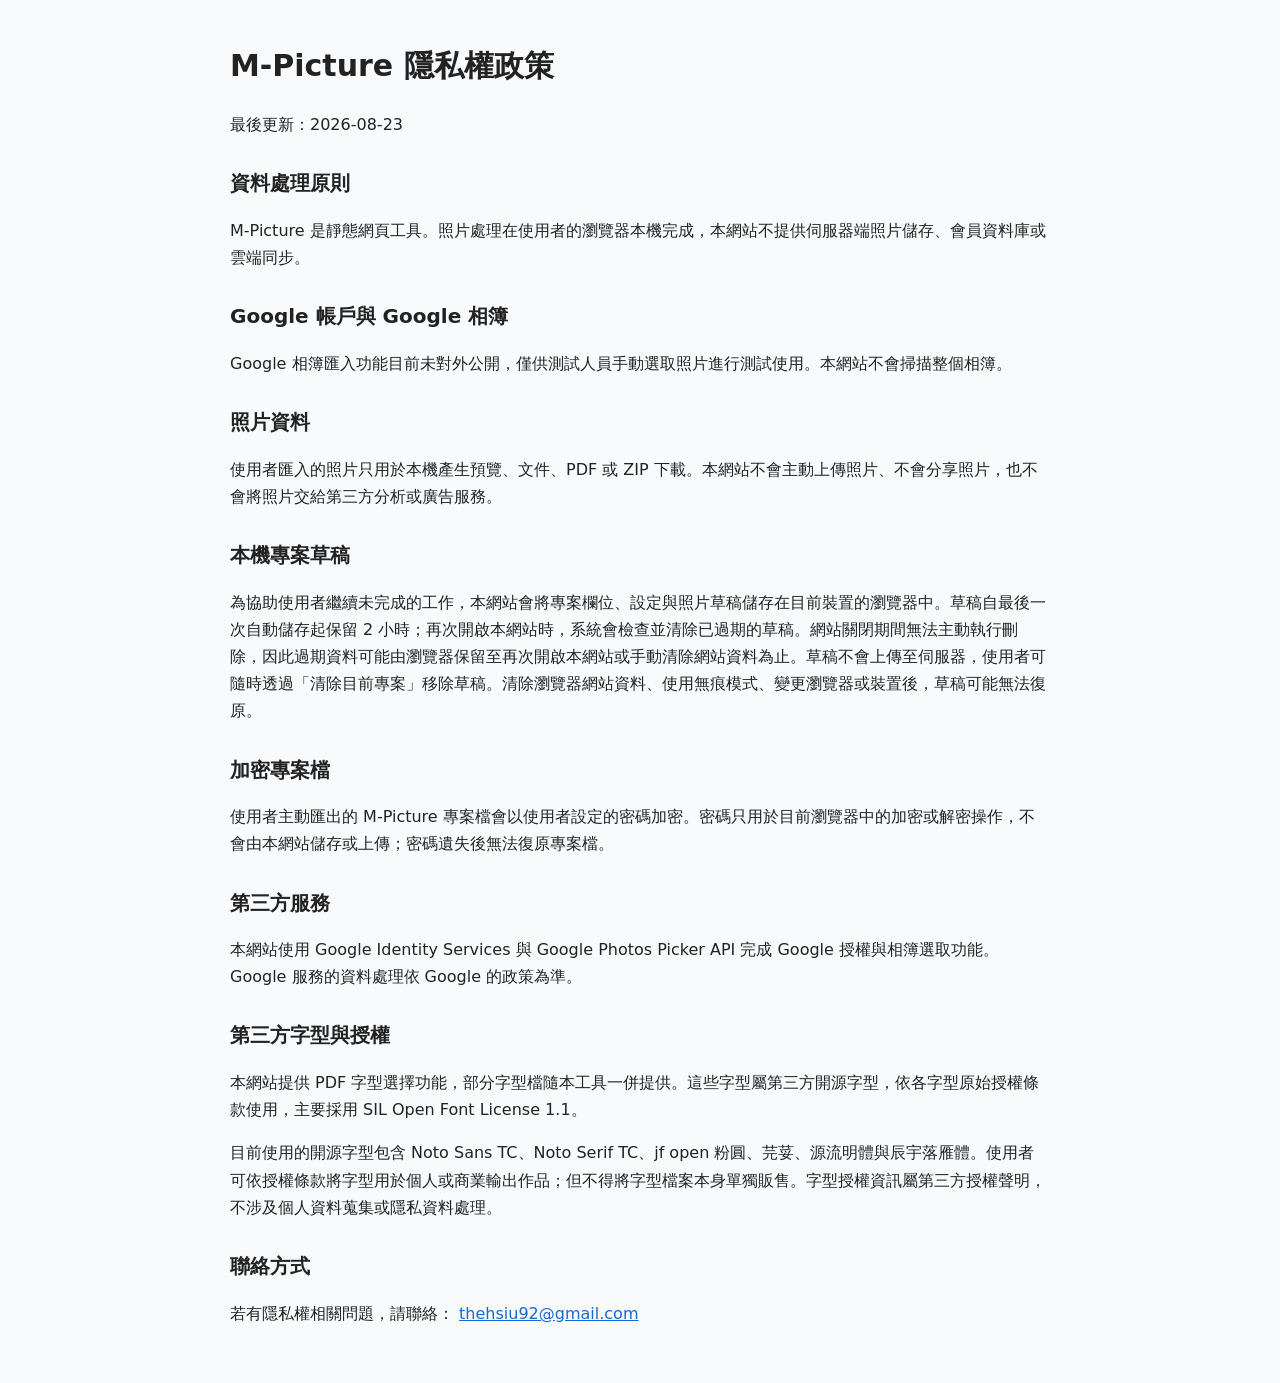
==== privacy.html @ f94fc74a "Add files via upload" ====
<!doctype html>
<html lang="zh-TW">
  <head>
    <meta charset="UTF-8" />
    <meta name="viewport" content="width=device-width, initial-scale=1.0" />
    <meta name="referrer" content="strict-origin-when-cross-origin" />
    <meta
      http-equiv="Permissions-Policy"
      content="camera=(), microphone=(), geolocation=(), payment=()"
    />
    <title>M-Picture 隱私權政策</title>
    <style>
      body {
        margin: 0;
        background: #f8fafc;
        color: #222;
        font-family:
          "Noto Sans TC",
          system-ui,
          -apple-system,
          BlinkMacSystemFont,
          sans-serif;
        line-height: 1.7;
      }

      main {
        max-width: 820px;
        margin: 0 auto;
        padding: 40px 20px;
      }

      h1 {
        margin-top: 0;
        font-size: 30px;
      }

      h2 {
        margin-top: 28px;
        font-size: 20px;
      }

      a {
        color: #1769d6;
      }
    </style>
  </head>
  <body>
    <main>
      <h1>M-Picture 隱私權政策</h1>
      <p>最後更新：2026-08-23</p>

      <h2>資料處理原則</h2>
      <p>
        M-Picture
        是靜態網頁工具。照片處理在使用者的瀏覽器本機完成，本網站不提供伺服器端照片儲存、會員資料庫或雲端同步。
      </p>

      <h2>Google 帳戶與 Google 相簿</h2>
      <p>
        Google
        相簿匯入功能目前未對外公開，僅供測試人員手動選取照片進行測試使用。本網站不會掃描整個相簿。
      </p>

      <h2>照片資料</h2>
      <p>
        使用者匯入的照片只用於本機產生預覽、文件、PDF 或 ZIP
        下載。本網站不會主動上傳照片、不會分享照片，也不會將照片交給第三方分析或廣告服務。
      </p>

      <h2>本機專案草稿</h2>
      <p>
        為協助使用者繼續未完成的工作，本網站會將專案欄位、設定與照片草稿儲存在目前裝置的瀏覽器中。草稿自最後一次自動儲存起保留
        2
        小時；再次開啟本網站時，系統會檢查並清除已過期的草稿。網站關閉期間無法主動執行刪除，因此過期資料可能由瀏覽器保留至再次開啟本網站或手動清除網站資料為止。草稿不會上傳至伺服器，使用者可隨時透過「清除目前專案」移除草稿。清除瀏覽器網站資料、使用無痕模式、變更瀏覽器或裝置後，草稿可能無法復原。
      </p>

      <h2>加密專案檔</h2>
      <p>
        使用者主動匯出的 M-Picture
        專案檔會以使用者設定的密碼加密。密碼只用於目前瀏覽器中的加密或解密操作，不會由本網站儲存或上傳；密碼遺失後無法復原專案檔。
      </p>

      <h2>第三方服務</h2>
      <p>
        本網站使用 Google Identity Services 與 Google Photos Picker API 完成
        Google 授權與相簿選取功能。Google 服務的資料處理依 Google 的政策為準。
      </p>

      <h2>第三方字型與授權</h2>
      <p>
        本網站提供 PDF
        字型選擇功能，部分字型檔隨本工具一併提供。這些字型屬第三方開源字型，依各字型原始授權條款使用，主要採用
        SIL Open Font License 1.1。
      </p>
      <p>
        目前使用的開源字型包含 Noto Sans TC、Noto Serif TC、jf open
        粉圓、芫荽、源流明體與辰宇落雁體。使用者可依授權條款將字型用於個人或商業輸出作品；但不得將字型檔案本身單獨販售。字型授權資訊屬第三方授權聲明，不涉及個人資料蒐集或隱私資料處理。
      </p>

      <h2>聯絡方式</h2>
      <p>
        若有隱私權相關問題，請聯絡：
        <a href="mailto:thehsiu92@gmail.com">thehsiu92@gmail.com</a>
      </p>
    </main>
  </body>
</html>
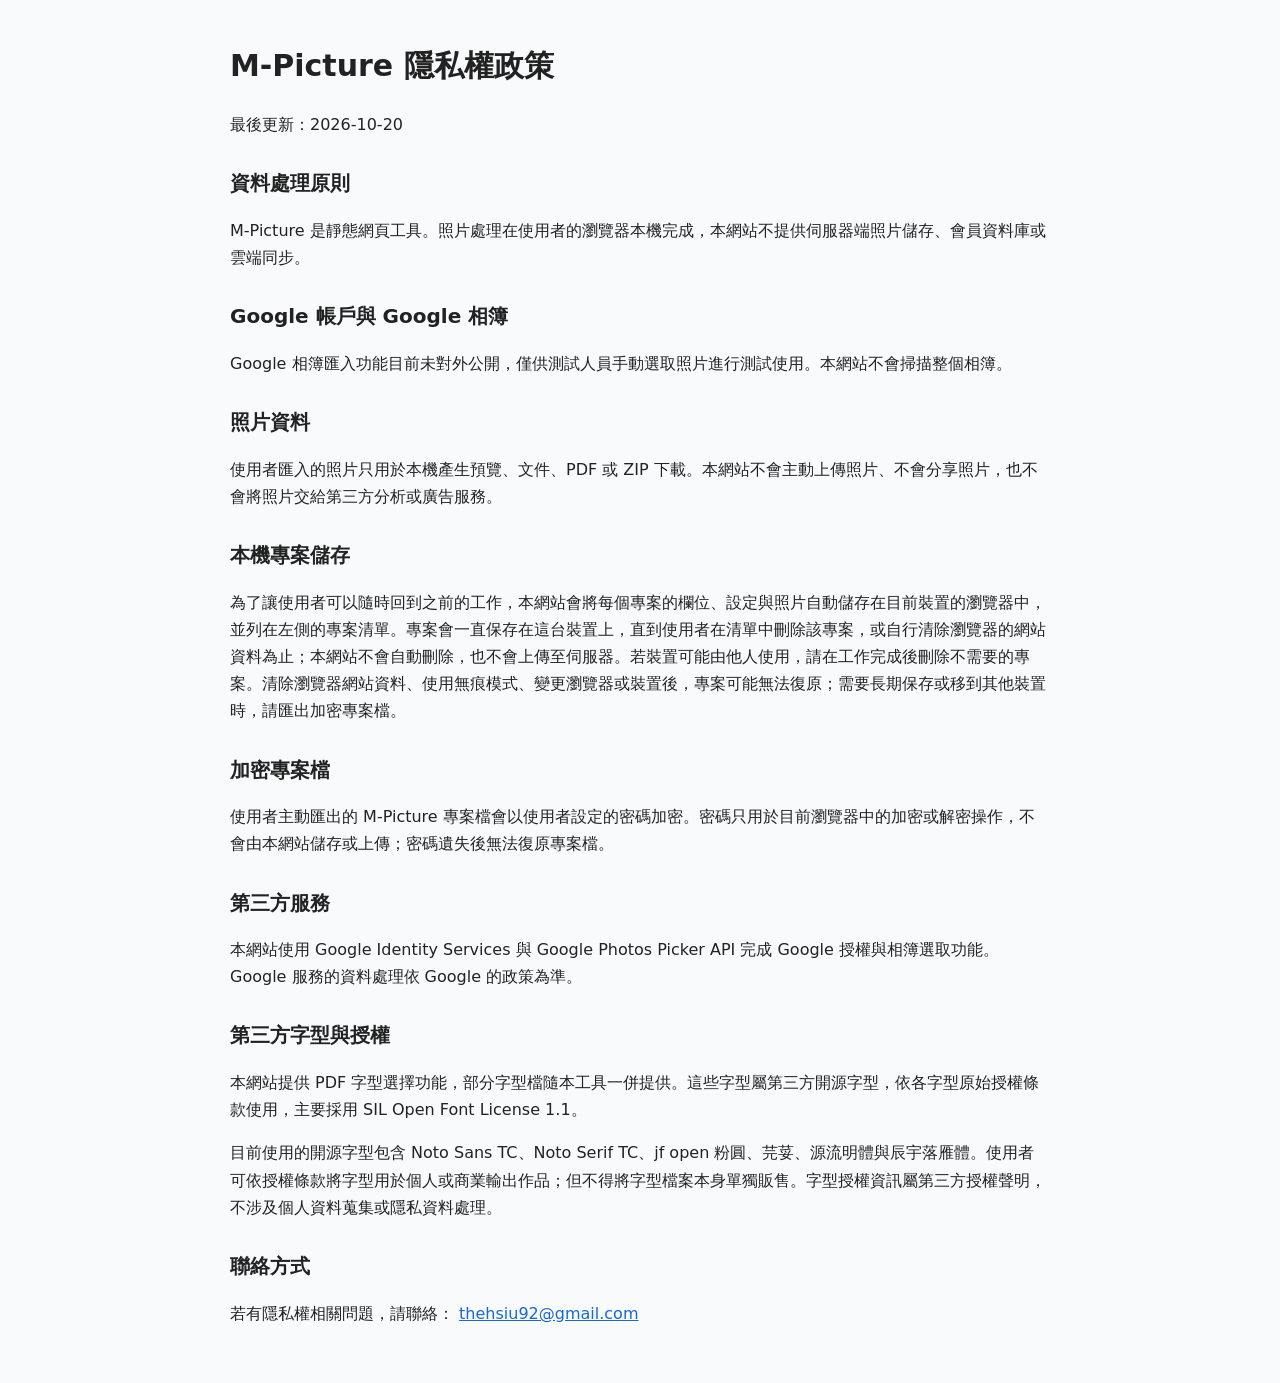
==== commit 5a5ea7e0: "改為 Claude 網頁風格，專案保存在清單中直到使用者刪除 版面 - 左側專案欄：新專案、開啟加密專案、已釘選／最近的專案清單；桌機可收合成細欄，手機從左側滑出 - 頂列顯示目前專案名稱，點擊可重新" ====
--- a/privacy.html
+++ b/privacy.html
@@ -47,7 +47,7 @@
   <body>
     <main>
       <h1>M-Picture 隱私權政策</h1>
-      <p>最後更新：2026-08-23</p>
+      <p>最後更新：2026-10-20</p>
 
       <h2>資料處理原則</h2>
       <p>
@@ -67,11 +67,9 @@
         下載。本網站不會主動上傳照片、不會分享照片，也不會將照片交給第三方分析或廣告服務。
       </p>
 
-      <h2>本機專案草稿</h2>
+      <h2>本機專案儲存</h2>
       <p>
-        為協助使用者繼續未完成的工作，本網站會將專案欄位、設定與照片草稿儲存在目前裝置的瀏覽器中。草稿自最後一次自動儲存起保留
-        2
-        小時；再次開啟本網站時，系統會檢查並清除已過期的草稿。網站關閉期間無法主動執行刪除，因此過期資料可能由瀏覽器保留至再次開啟本網站或手動清除網站資料為止。草稿不會上傳至伺服器，使用者可隨時透過「清除目前專案」移除草稿。清除瀏覽器網站資料、使用無痕模式、變更瀏覽器或裝置後，草稿可能無法復原。
+        為了讓使用者可以隨時回到之前的工作，本網站會將每個專案的欄位、設定與照片自動儲存在目前裝置的瀏覽器中，並列在左側的專案清單。專案會一直保存在這台裝置上，直到使用者在清單中刪除該專案，或自行清除瀏覽器的網站資料為止；本網站不會自動刪除，也不會上傳至伺服器。若裝置可能由他人使用，請在工作完成後刪除不需要的專案。清除瀏覽器網站資料、使用無痕模式、變更瀏覽器或裝置後，專案可能無法復原；需要長期保存或移到其他裝置時，請匯出加密專案檔。
       </p>
 
       <h2>加密專案檔</h2>
